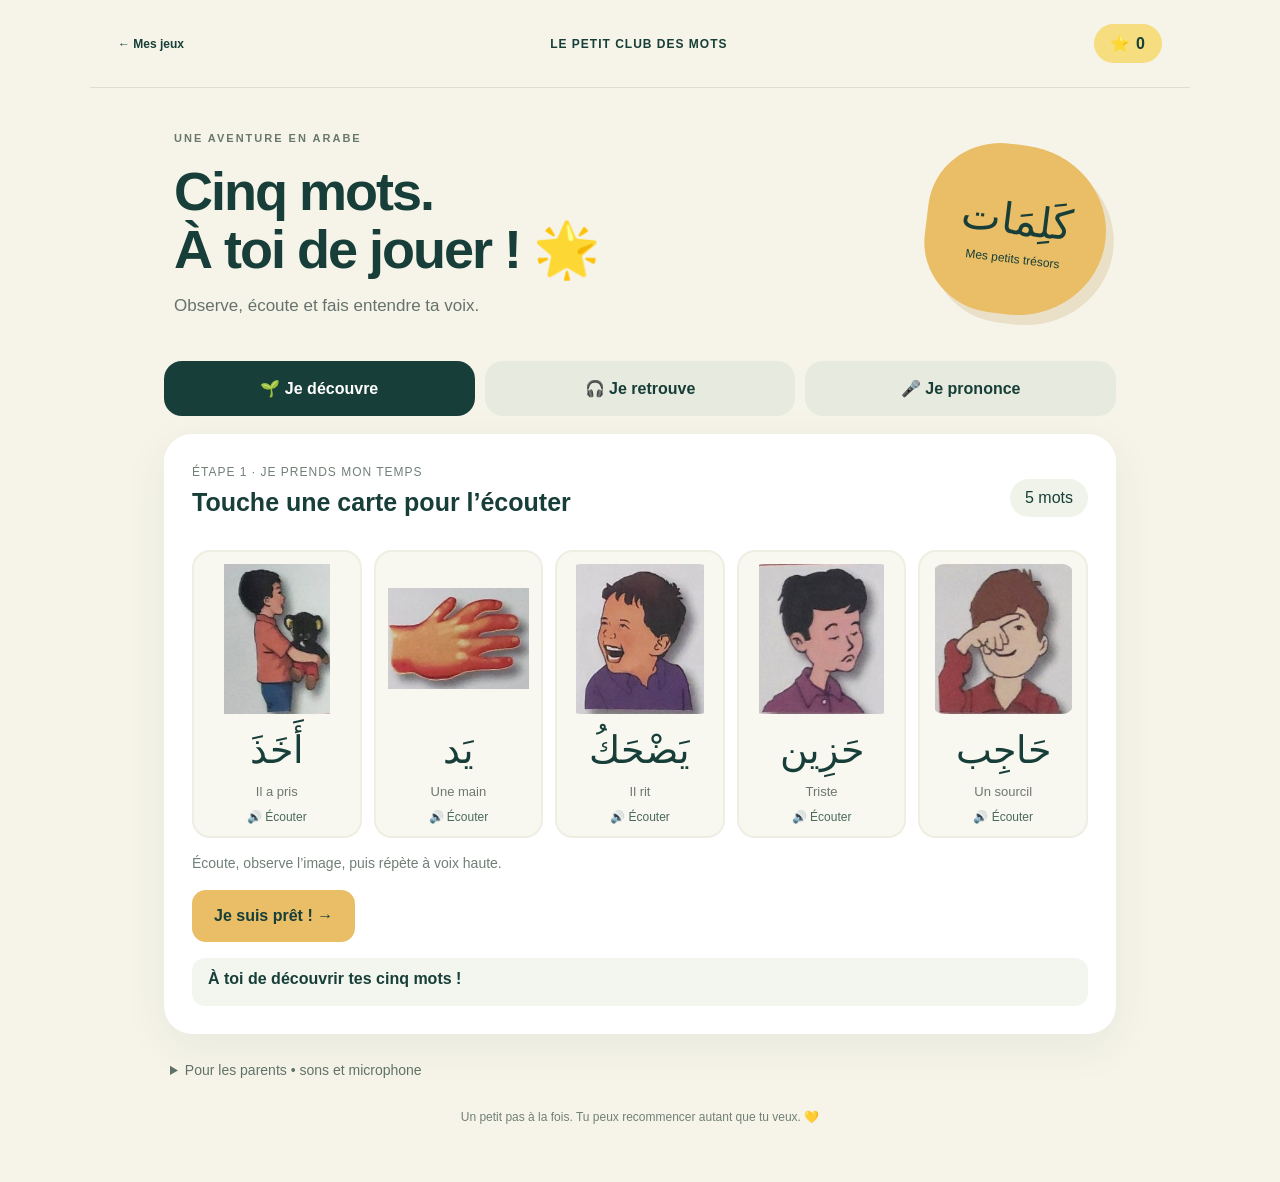
==== mission-mots/index.html @ 31fc771a "Add five-word Arabic learning game with Google audio and speech recognition" ====
<!doctype html>
<html lang="fr"><head><meta charset="utf-8"><meta name="viewport" content="width=device-width,initial-scale=1"><meta name="theme-color" content="#173e38"><title>Mission mots • Mon aventure en arabe</title><link rel="stylesheet" href="style.css"></head><body>
<header><a href="../">← Mes jeux</a><span>LE PETIT CLUB DES MOTS</span><span id="total">⭐ 0</span></header>
<main><section class="intro"><div><span class="eyebrow">UNE AVENTURE EN ARABE</span><h1>Cinq mots.<br>À toi de jouer ! <span>🌟</span></h1><p>Observe, écoute et fais entendre ta voix.</p></div><div class="badge" aria-hidden="true">كَلِمَات<small>Mes petits trésors</small></div></section>
<nav aria-label="Activités"><button data-mode="learn" class="active">🌱 Je découvre</button><button data-mode="listen">🎧 Je retrouve</button><button data-mode="speak">🎤 Je prononce</button></nav>
<section id="game" class="panel" aria-label="Jeu"></section>
<details><summary>Pour les parents • sons et microphone</summary><p>Les cinq sons en arabe proviennent de Google Traduction et sont inclus dans le jeu. Touchez le bouton d’écoute pour lancer un son.</p><p>Le défi vocal compare le mot transcrit au mot attendu : il ne mesure pas la qualité de l’accent ni les voyelles courtes. La reconnaissance peut se tromper, notamment avec une voix d’enfant. Une absence de réponse n’est jamais comptée comme une faute.</p><p>Utilisez une connexion Internet et autorisez le micro. Selon le navigateur, la voix est transmise au service de reconnaissance du navigateur. Ce jeu ne conserve ni enregistrement ni transcription ; seules les étoiles sont mémorisées sur cet appareil. Si le micro est indisponible, un adulte peut écouter et valider, avec une indication distincte.</p><button id="reset" class="textbutton">Remettre les étoiles à zéro</button></details>
<footer>Un petit pas à la fois. Tu peux recommencer autant que tu veux. 💛</footer></main><script src="app.js"></script></body></html>
---- mission-mots/style.css ----
:root{font-family:ui-rounded,'Trebuchet MS',Arial,sans-serif;color:#173e38;background:#f6f4e9;font-synthesis:none}*{box-sizing:border-box}body{margin:0}button,a{-webkit-tap-highlight-color:transparent}button{font:inherit;cursor:pointer;border:0;touch-action:manipulation}button:focus-visible,a:focus-visible,summary:focus-visible{outline:4px solid #dd7b29;outline-offset:4px}button:disabled{cursor:default;opacity:.65}header{max-width:1100px;margin:auto;display:flex;justify-content:space-between;align-items:center;padding:24px 28px;border-bottom:1px solid #dcded1;font-size:12px;font-weight:800;letter-spacing:1px}header a{color:inherit;text-decoration:none;letter-spacing:0}#total{background:#f6de80;padding:10px 16px;border-radius:99px;font-size:16px}main{max-width:1000px;margin:auto;padding:30px 24px}.intro{display:flex;justify-content:space-between;align-items:center;padding:10px 10px 28px}.eyebrow{font-size:11px;font-weight:800;letter-spacing:2px;color:#68786b}h1{font-size:clamp(34px,5vw,54px);line-height:1.08;letter-spacing:-2px;margin:16px 0}.intro p{color:#65736b;font-size:17px}.badge{background:#e9be66;border-radius:45% 55% 55% 45%;width:180px;height:170px;display:flex;flex-direction:column;align-items:center;justify-content:center;transform:rotate(7deg);font-family:serif;font-size:42px;box-shadow:9px 9px 0 #eadfc7}.badge small{font-family:Arial;font-size:12px;margin-top:8px}nav{display:flex;gap:10px;margin-bottom:18px}nav button{flex:1;padding:18px 10px;border-radius:18px;color:#173e38;background:#e7eadf;font-weight:800}nav button.active{background:#173e38;color:#fff}.panel{background:#fff;border-radius:28px;padding:28px;box-shadow:0 12px 45px #193e3810;min-height:390px}.panelhead{display:flex;justify-content:space-between;align-items:center;gap:12px}.kicker{font-size:12px;letter-spacing:1px;color:#718077;text-transform:uppercase}h2{font-size:25px;margin:8px 0 18px}.count{white-space:nowrap;background:#eff3e9;padding:10px 15px;border-radius:20px}.cards{display:grid;grid-template-columns:repeat(5,1fr);gap:12px;margin:15px 0}.wordcard,.choice{background:#f8f7f0;border:2px solid #eeeee3;border-radius:18px;padding:12px;color:#173e38;transition:transform .15s,border-color .15s}.wordcard:hover,.choice:hover{transform:translateY(-4px);border-color:#e9be66}.wordcard img,.choice img{width:100%;height:150px;object-fit:contain;border-radius:12px}.arabic{font-family:'Geeza Pro','Noto Naskh Arabic','Times New Roman',serif;font-size:38px;line-height:1.7;display:block}.translation{font-size:13px;color:#6c786d}.tiny{font-size:12px;color:#4c695d;margin-top:10px;display:block}.primary,.secondary{padding:15px 22px;border-radius:14px;font-weight:800;min-height:52px}.primary{background:#e9be66;color:#173e38}.secondary{background:#eaf1ea;color:#173e38}.actions{display:flex;gap:10px;flex-wrap:wrap;align-items:center;margin:16px 0}.hint{color:#708076;font-size:14px;line-height:1.5}.feedback{min-height:48px;padding:12px 16px;background:#f3f6ef;border-radius:13px;font-weight:700;margin-top:16px}.feedback.success{background:#dff4d9}.feedback.retry{background:#fff1d4}.choices{display:grid;grid-template-columns:repeat(3,1fr);gap:15px;margin-top:20px}.choice img{height:190px}.heroimage{display:block;width:220px;height:220px;object-fit:contain;border-radius:20px;background:#f6f4ed;margin:10px auto}.speech{text-align:center}.speech .actions{justify-content:center}.progress{height:7px;border-radius:5px;background:#edf0e8;margin:18px 0;overflow:hidden}.progress div{height:100%;background:#73a685;transition:width .3s}.finish{text-align:center;padding:28px}.finish .trophy{font-size:64px}.finish h2{font-size:32px}.parent{margin-top:20px}.parent summary{font-size:13px;color:#68786b}details{margin:25px 6px 0;color:#607267;font-size:14px;line-height:1.6}summary{cursor:pointer}.textbutton{background:none;text-decoration:underline;color:#476453;padding:10px}footer{text-align:center;font-size:12px;color:#718077;margin:28px 0}.heard{font-size:18px;font-family:serif}@media(max-width:650px){header{padding:15px}header>span:nth-child(2){display:none}main{padding:20px 14px}.intro{padding:0 4px 18px}.badge{width:100px;height:110px;font-size:30px}.badge small{font-size:9px}h1{font-size:36px}.intro p{font-size:14px;max-width:220px}nav{gap:6px}nav button{font-size:13px;padding:16px 5px}.panel{padding:18px 14px;border-radius:22px}.cards{grid-template-columns:repeat(2,1fr)}.wordcard:last-child{grid-column:1/-1;width:50%;justify-self:center}.wordcard img{height:130px}.choices{gap:8px}.choice{padding:6px}.choice img{height:125px}h2{font-size:21px}.arabic{font-size:36px}.primary,.secondary{padding:14px 16px}.heroimage{height:190px}.panelhead{align-items:flex-start}}
@media(prefers-reduced-motion:reduce){*{transition:none!important}}
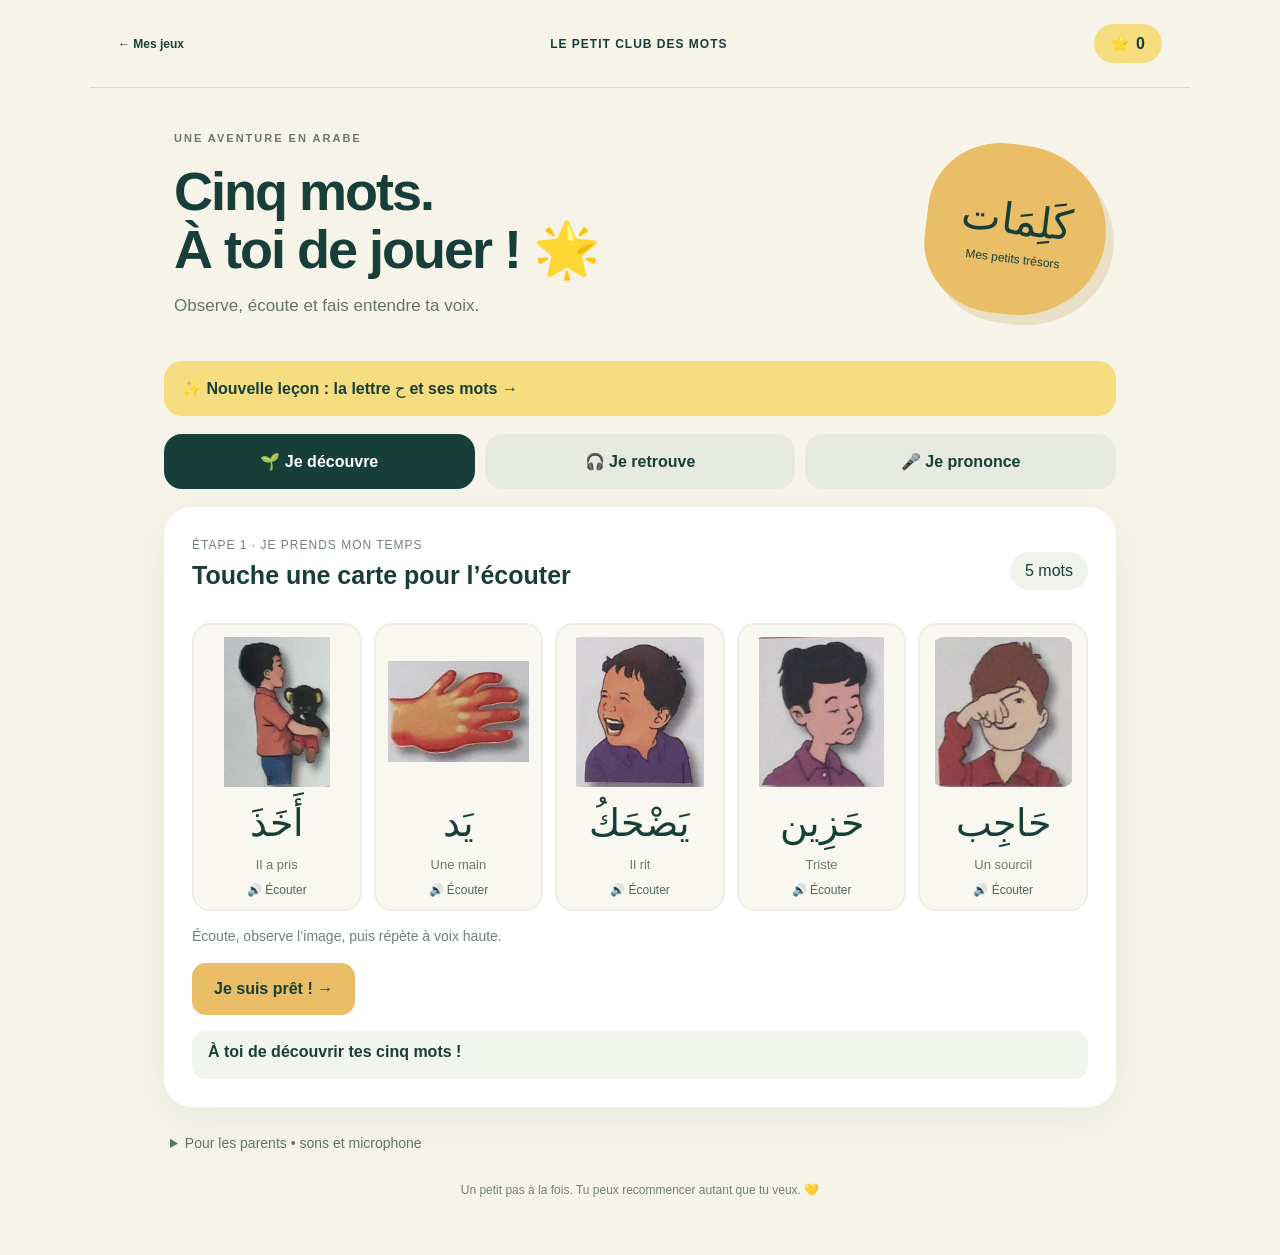
==== commit 51f756d1: "Add Arabic Ha lesson with thirteen Google audio clips and learning exercises" ====
--- a/mission-mots/index.html
+++ b/mission-mots/index.html
@@ -2,7 +2,7 @@
 <html lang="fr"><head><meta charset="utf-8"><meta name="viewport" content="width=device-width,initial-scale=1"><meta name="theme-color" content="#173e38"><title>Mission mots • Mon aventure en arabe</title><link rel="stylesheet" href="style.css"></head><body>
 <header><a href="../">← Mes jeux</a><span>LE PETIT CLUB DES MOTS</span><span id="total">⭐ 0</span></header>
 <main><section class="intro"><div><span class="eyebrow">UNE AVENTURE EN ARABE</span><h1>Cinq mots.<br>À toi de jouer ! <span>🌟</span></h1><p>Observe, écoute et fais entendre ta voix.</p></div><div class="badge" aria-hidden="true">كَلِمَات<small>Mes petits trésors</small></div></section>
-<nav aria-label="Activités"><button data-mode="learn" class="active">🌱 Je découvre</button><button data-mode="listen">🎧 Je retrouve</button><button data-mode="speak">🎤 Je prononce</button></nav>
+<a href="ha/" style="display:block;background:#f6de80;padding:18px;border-radius:18px;color:#173e38;text-decoration:none;font-weight:bold;margin-bottom:18px">✨ Nouvelle leçon : la lettre ح et ses mots →</a><nav aria-label="Activités"><button data-mode="learn" class="active">🌱 Je découvre</button><button data-mode="listen">🎧 Je retrouve</button><button data-mode="speak">🎤 Je prononce</button></nav>
 <section id="game" class="panel" aria-label="Jeu"></section>
 <details><summary>Pour les parents • sons et microphone</summary><p>Les cinq sons en arabe proviennent de Google Traduction et sont inclus dans le jeu. Touchez le bouton d’écoute pour lancer un son.</p><p>Le défi vocal compare le mot transcrit au mot attendu : il ne mesure pas la qualité de l’accent ni les voyelles courtes. La reconnaissance peut se tromper, notamment avec une voix d’enfant. Une absence de réponse n’est jamais comptée comme une faute.</p><p>Utilisez une connexion Internet et autorisez le micro. Selon le navigateur, la voix est transmise au service de reconnaissance du navigateur. Ce jeu ne conserve ni enregistrement ni transcription ; seules les étoiles sont mémorisées sur cet appareil. Si le micro est indisponible, un adulte peut écouter et valider, avec une indication distincte.</p><button id="reset" class="textbutton">Remettre les étoiles à zéro</button></details>
 <footer>Un petit pas à la fois. Tu peux recommencer autant que tu veux. 💛</footer></main><script src="app.js"></script></body></html>
